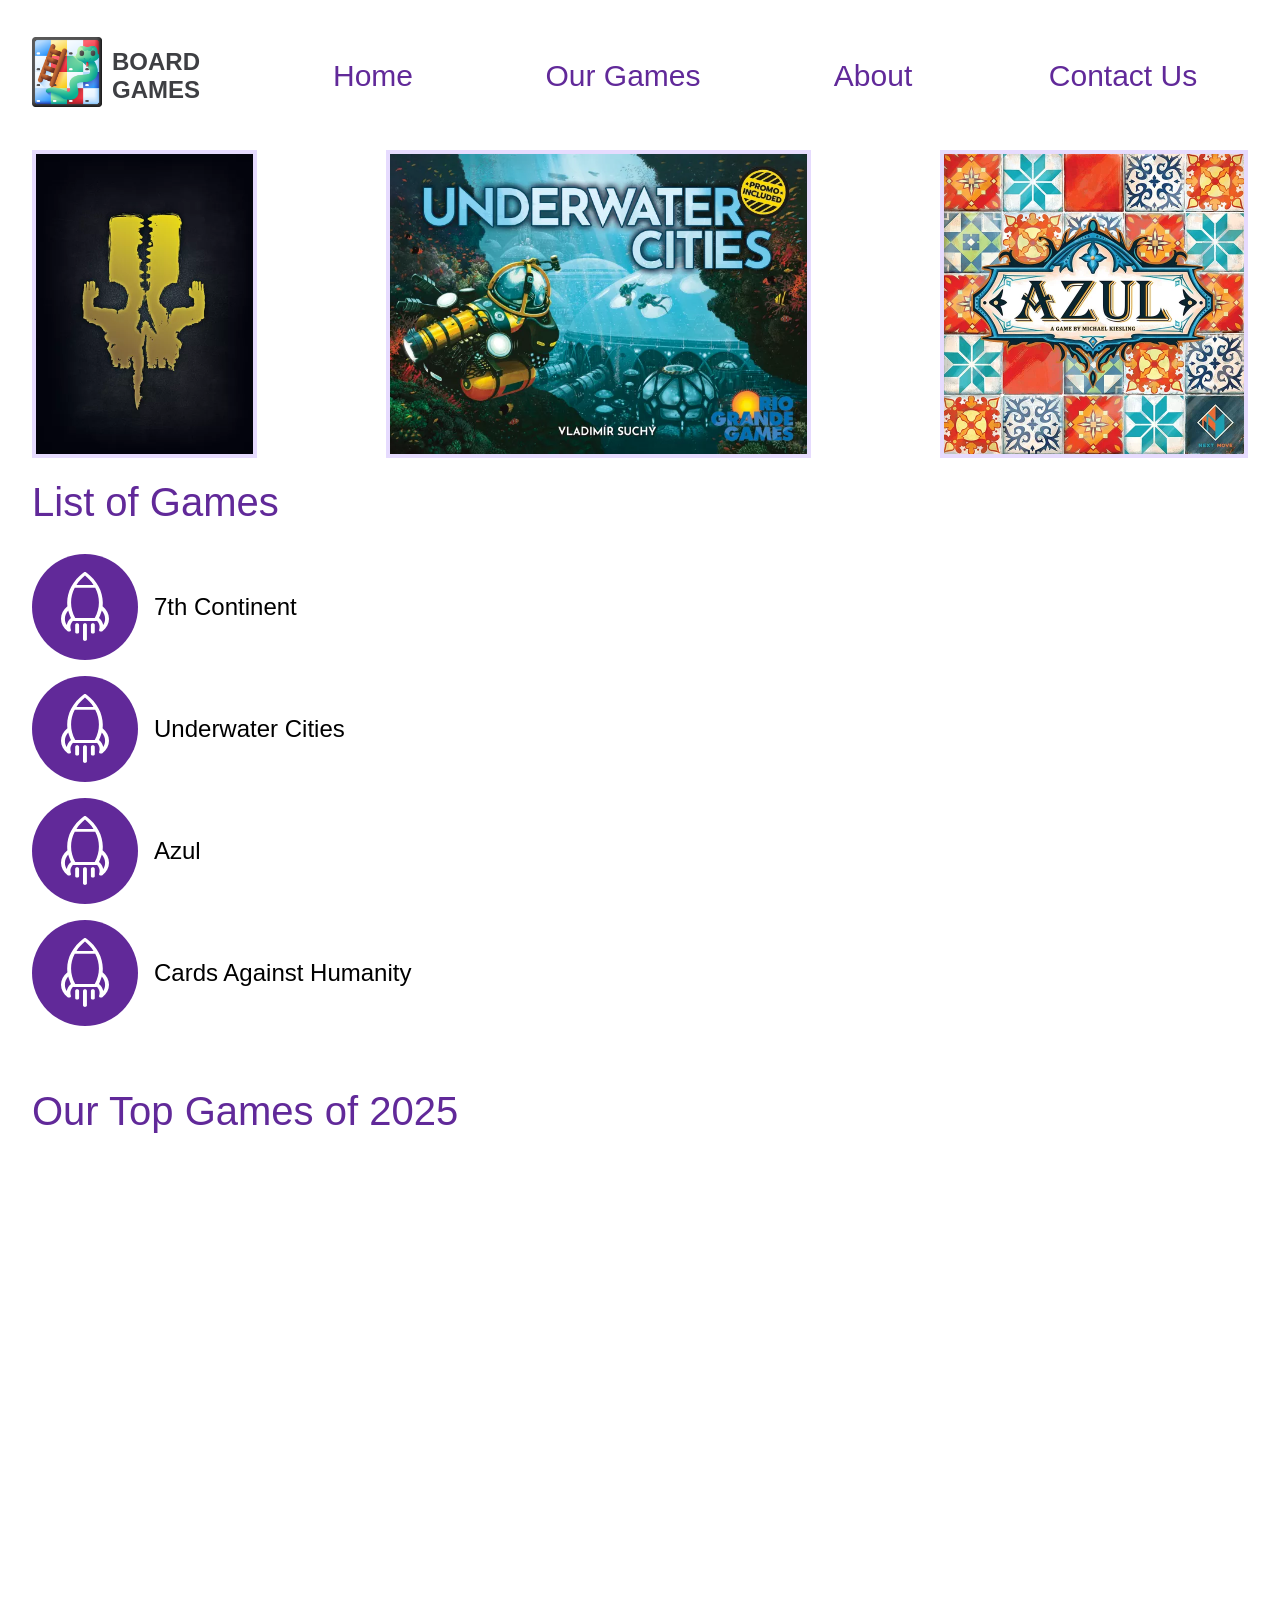
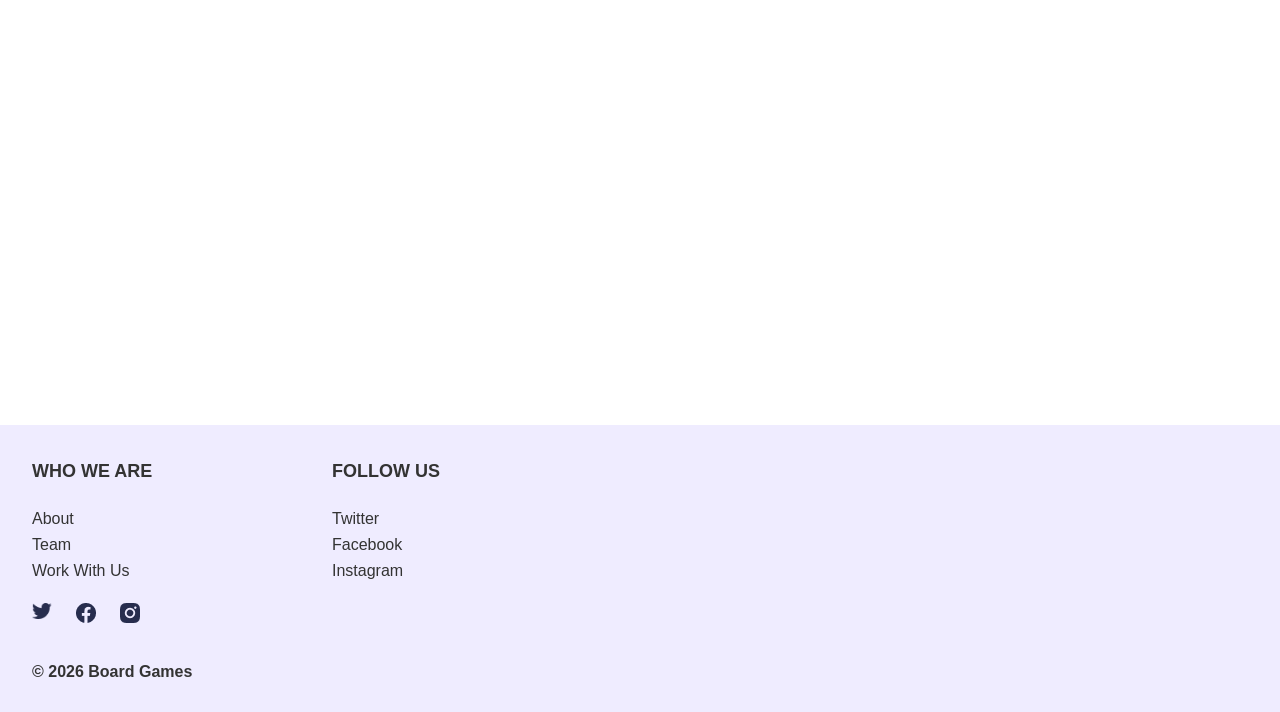
==== our-games.html @ 60452a2c "All done" ====
<!doctype html>
<html lang="en">
  <head>
    <meta charset="UTF-8" />
    <meta name="viewport" content="width=device-width, initial-scale=1.0" />
    <link rel="stylesheet" href="css/index.css" />
    <link rel="stylesheet" href="css/our-games.css" />
    <title>Our Games</title>
  </head>
  <body>
    <div id="wrapper">
      <header>
        <div class="logo-wrapper">
          <div class="logo">
            <img src="Assets/Header_Logo.png" alt="Header_Logo" width="70" />
          </div>
          <div class="title">BOARD GAMES</div>
        </div>

        <div class="header-buttons">
          <a class="home" href="index.html">Home</a>
          <a class="shop">Our Games</a>
          <a class="about">About</a>
          <a class="contact">Contact Us</a>
        </div>
      </header>

      <main>
        <div class="header-games-imgs">
          <img src="Assets/7th-continent.jpg" />
          <img src="Assets/underwater-cities.jpg" />
          <img src="Assets/azul.jpg" />
        </div>

        <h2 class="game-list-title">List of Games</h2>
        <div class="game-list">
          <ul>
            <li>
              <img src="Assets/rocket-icon.svg" /><span>7th Continent</span>
            </li>
            <li>
              <img src="Assets/rocket-icon.svg" /><span>Underwater Cities</span>
            </li>
            <li><img src="Assets/rocket-icon.svg" /><span>Azul</span></li>
            <li>
              <img src="Assets/rocket-icon.svg" /><span
                >Cards Against Humanity</span
              >
            </li>
          </ul>
        </div>

        <h2 class="yt-title">Our Top Games of 2025</h2>
        <iframe
          width="100%"
          height="600"
          src="https://www.youtube.com/embed/b7oAU0Q6TZI?si=ELrT2iNQ0gy-Nk26"
          title="YouTube video player"
          frameborder="0"
          allow="
            accelerometer;
            autoplay;
            clipboard-write;
            encrypted-media;
            gyroscope;
            picture-in-picture;
            web-share;
          "
          referrerpolicy="strict-origin-when-cross-origin"
          allowfullscreen
        ></iframe>
      </main>

      <footer>
        <div class="footer-boxes">
          <div class="footer-box">
            <div class="footer-box-title">WHO WE ARE</div>
            <div class="footer-clickables">
              <a class="footer-about">About</a>
              <a class="footer-team">Team</a>
              <a class="footer-work">Work With Us</a>
            </div>
            <div class="social-logos">
              <a href="https://x.com" target="_blank"
                ><img src="Assets/Twitter_logo.png" alt="Twitter logo"
              /></a>
              <a href="https://facebook.com" target="_blank"
                ><img src="Assets/Facebook_logo.png" alt="Facebook logo"
              /></a>
              <a href="https://instagram.com" target="_blank"
                ><img src="Assets/Instagram_logo.png" alt="Instagram logo"
              /></a>
            </div>
          </div>

          <div class="footer-box">
            <div class="footer-box-title">FOLLOW US</div>
            <div class="footer-clickables">
              <a class="footer-twitter" href="https://x.com" target="_blank"
                >Twitter</a
              >
              <a
                class="footer-facebook"
                href="https://facebook.com"
                target="_blank"
                >Facebook</a
              >
              <a
                class="footer-instagram"
                href="https://instagram.com"
                target="_blank"
                >Instagram</a
              >
            </div>
          </div>
        </div>
        <div class="copyright">© 2026 Board Games</div>
      </footer>
    </div>
  </body>
</html>
---- css/index.css ----
#wrapper {
    max-width: 1400px;
    margin: 0 auto;
    padding: 0px 32px;
}

header {
    font-size: 30px;
    width: 100%;
    height: 150px;
    display: flex;
    align-items: center;
    justify-content: left;
    padding-top: 1px;
    box-sizing: border-box;
}

.logo-wrapper{
    display: flex;
    flex-direction: row;
    justify-content: center;
    align-items: center;
}

.title{
    font-weight: 700;
    padding-left: 10px;
    color: #3E3F43;
    letter-spacing: 25%;
    font-size: 24px;
}

.header-buttons,
.header-buttons a{
    width: 100%;
    display: flex;
    color: #612999;
    font-weight: 400;
    align-items: center;
    justify-content: space-evenly;
    text-decoration: none;
}

.header-buttons a:hover{
    cursor: pointer;
    color: purple;
}

.home{
    font-weight: 700;
}

body{
    background-color: white;
    font-family: 'Nunito',sans-serif;
    overflow-x: hidden;
    margin: 0
}

main{
    display: flex;
    flex-direction: column;
    gap: 32px;
}

.main-img{
    width: 100vw;
    height: 797px;
    margin-left: calc(50% - 50vw);
    background-image: url(../Assets/background_img.png);
    background-repeat: no-repeat;
    background-size: cover;
    display: flex;
    flex-direction: row;
    align-items: flex-start;
    justify-content: flex-start;
    box-sizing: border-box;
}

.main-img-texts{
    padding: 32px;
    display: flex;
    flex-direction: column;
}

.main-img-title{
    height: 131px;
    width: 448px;
    display: flex;
    align-items: center;
}

.main-img-title > h1{
    line-height: 100%;
    color: #612999;
    font-size: 96px;
    font-weight: 800;
}

.main-img-desc{
    height: 99px;
    width: 448px;
    display: flex;
    align-items: center;
}

.main-img-desc > p{
    line-height: 100%;
    font-size: 24px;
    font-weight: 600;
}

.about-box{
    font-family: "Rubik",sans-serif;
    display: flex;
    flex-direction: column;
    align-items: flex-start;
}

.about-header{
    font-weight: 500;
    font-size: 40px;
    color: #612999;
}

.about-text{
    font-size: 20px;
    font-weight: 400;
    color: black;
    line-height: 141%;
}

.populars-header{
    font-family: "Rubik",sans-serif;
    font-weight: 500;
    font-size: 40px;
    color: #612999;
    line-height: 40px;
}

.cards-container{
    font-family: Abel;
    min-height: 1000px;
    display: flex;
    flex-direction: row;
    flex-wrap: wrap;
    justify-content: start;
    align-items: start;
    width: 100%;
    gap: 32px;
}

.card{
    background-color: #EFECFF;
    height: 496px;
    width: 376px;
    border-radius: 38px;
    box-shadow: 0px 6px 40px 0px rgba(57, 132, 187, 0.05);
}

.card-top{
    position: relative;
}

.game-img{
    width: 100%;
    height: 276px;
    object-fit: cover;
    object-position: top;
    border-radius: 38px;
    display: block;
}

.card-heart-btn {
  position: absolute;
  top: 16px;
  right: 16px;
  background-color: white;
  border: none;
  width: 47px;
  height: 47px;
  border-radius: 50%;
  display: flex;
  justify-content: center;
  align-items: center;
  cursor: pointer;
}

.card-heart-btn img {
  width: 23px;
  height: 20px;
  object-fit: contain;
}

.card-bottom {
  display: flex;
  flex-direction: column;
  padding: 0px 32px;
}

.card-title {
  font-size: 30px;
  font-weight: 400;
  line-height: 100%;
  color: #000000;
  margin-bottom: 7px;
}

.card-description {
  font-size: 18px;
  color: #333333;
  line-height: 100%;
}

.card-footer {
  display: flex;
  justify-content: space-between;
  align-items: center;
  margin-top: 7px;
}

.card-price {
  font-size: 35px;
  font-weight: 400;
  line-height: 100%;
  color: #612999;
}

.card-cart-btn {
  background-color: #612999;
  border: none;
  width: 63px;
  height: 63px;
  border-radius: 50%;
  display: flex;
  justify-content: center;
  align-items: center;
  cursor: pointer;
  transition: background-color 0.2s;
}

.card-cart-btn:hover {
  background-color: #4527a0;
}

.card-cart-btn img {
  width: 31px;
  height: 31px;
  object-fit: contain;
}

footer{
    margin-top: 246px;
    height: 287px;
    width: 100vw;
    margin-left: calc(50% - 50vw);
    font-size: 16px;
    font-weight: 400;
    line-height: 100%;
    background-color:#EFECFF;
    color: #333333;
    padding: 32px;
    display: flex;
    flex-direction: column;
    justify-content: space-between;
    box-sizing: border-box;
}

.footer-boxes{
    display: flex;
    width: 500px;
}

.footer-box{
    display: flex;
    flex-direction: column;
    align-items: left;
}

.footer-box-title{
    font-weight: 700;
    font-size: 18px;
    line-height: 28px;
    margin-bottom: 16px;
}

.footer-clickables{
    width: 300px;
    align-items: left;
    display: flex;
    flex-direction: column;
}

.footer-clickables a:hover{
    cursor: pointer;
    color: blueviolet;
}

.footer-clickables a{
    margin-top: 10px;
    text-decoration: none;
    color: #333333;
}

.social-logos{
    padding-top: 24px;
    display: flex;
    gap: 24px;
}

.social-logos a:hover{
    transform: scale(1.2);
    cursor: pointer;
}

.social-logos a img{
    width: 20px;
}

.copyright{
    font-weight: 600;
}
---- css/our-games.css ----
.header-games-imgs{
    height: 300px;
    display: flex;
    justify-content: space-between;
}

.header-games-imgs img{
    height: 100%;
    border: 4px solid #E6DBFE
}

.game-list-title{
    color: #612999;
    font-family: "Rubik",sans-serif;
    font-weight: 500;
    font-size: 40px;
    line-height: 40px;
    margin: 0;
}

.game-list{
    display: flex;
    flex-direction: column;
    gap: 16px;
    width: 100%;
    max-width: 540px;
}

.game-list ul{
    list-style: none;
    margin: 0;
    padding: 0;
    display: flex;
    flex-direction: column;
    gap: 16px;
}

.game-list li{
    display: flex;
    align-items: center;
    gap: 16px;
}

.game-list img{
    width: 70px;
    height: 70px;
    border-radius: 50%;
    padding: 18px;
    background-color: #612999;
    object-fit: contain;
}

.game-list li span{
    font-size: 24px;
    font-weight: 400;
    color: #000000;
    line-height: 14px;
}

.yt-title{
    margin-bottom: 16px;
    color: #612999;
    font-family: "Rubik",sans-serif;
    font-weight: 500;
    font-size: 40px;
    line-height: 40px;
}
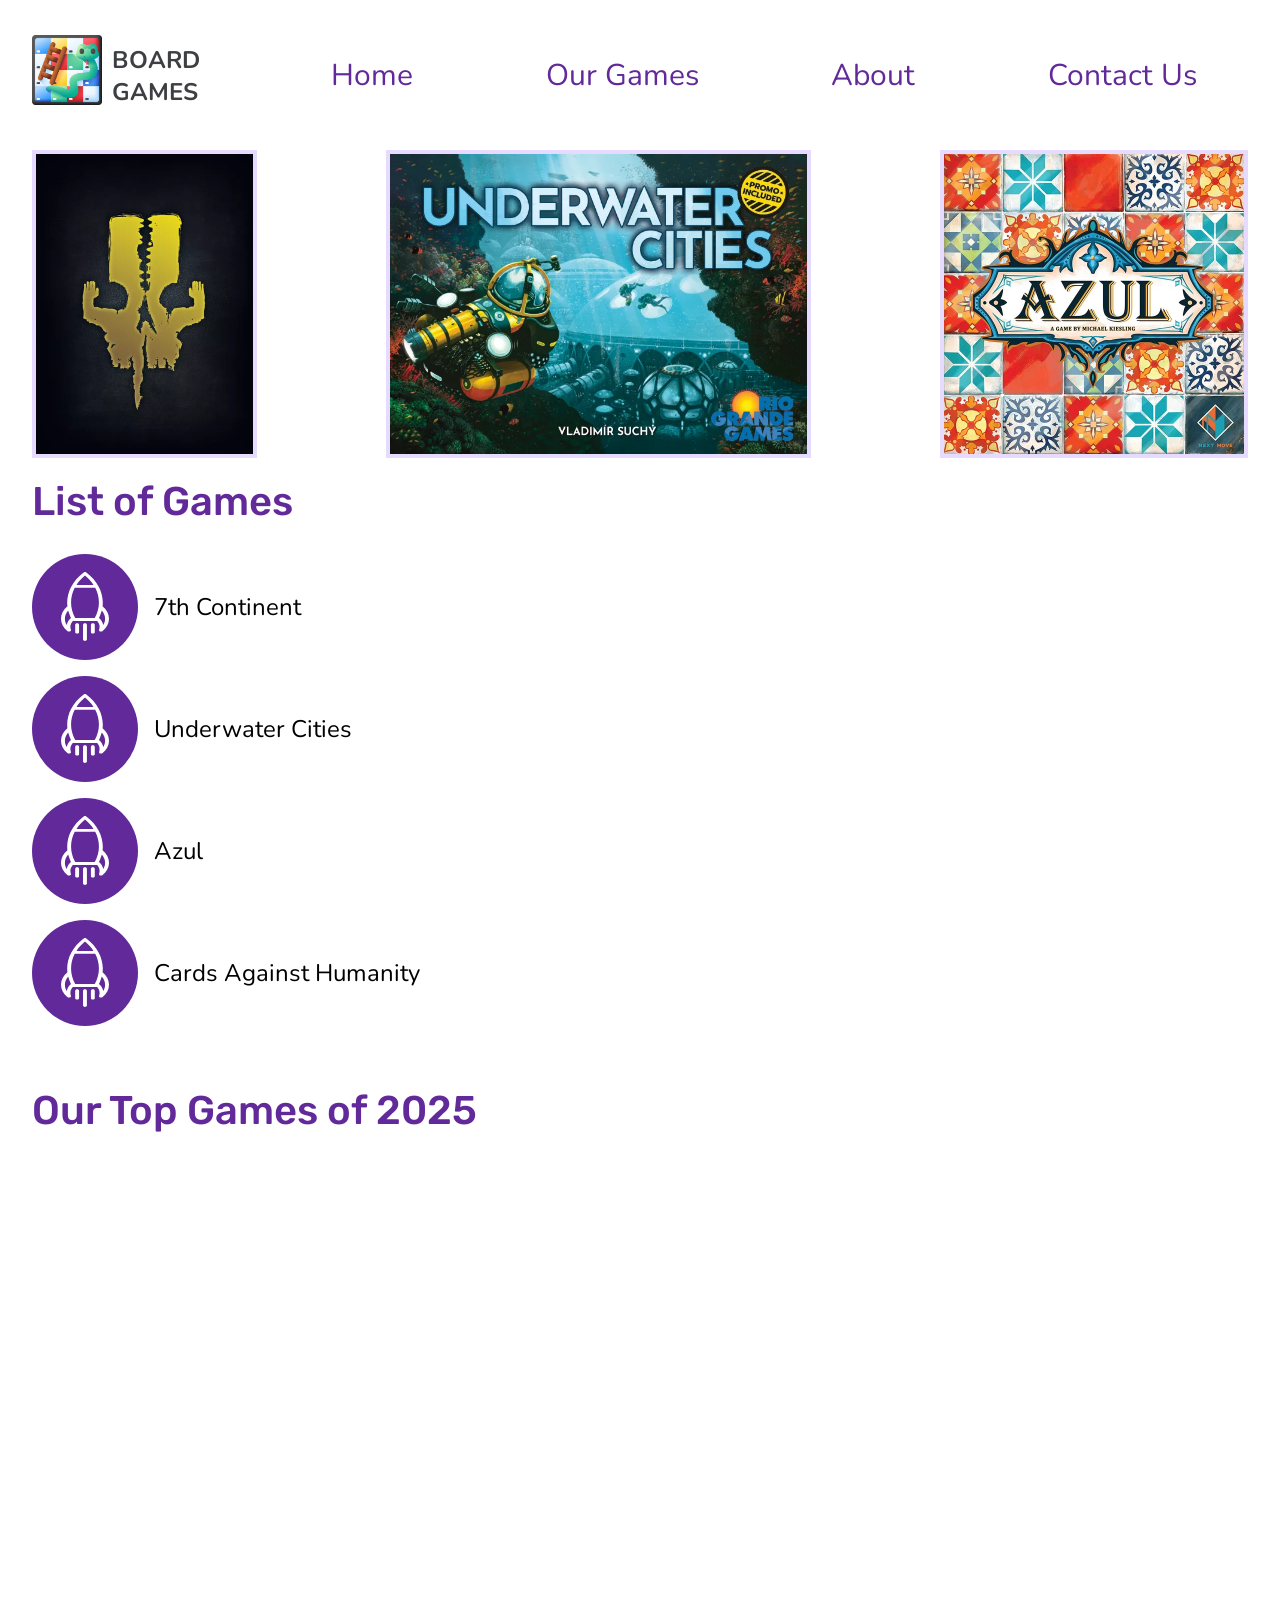
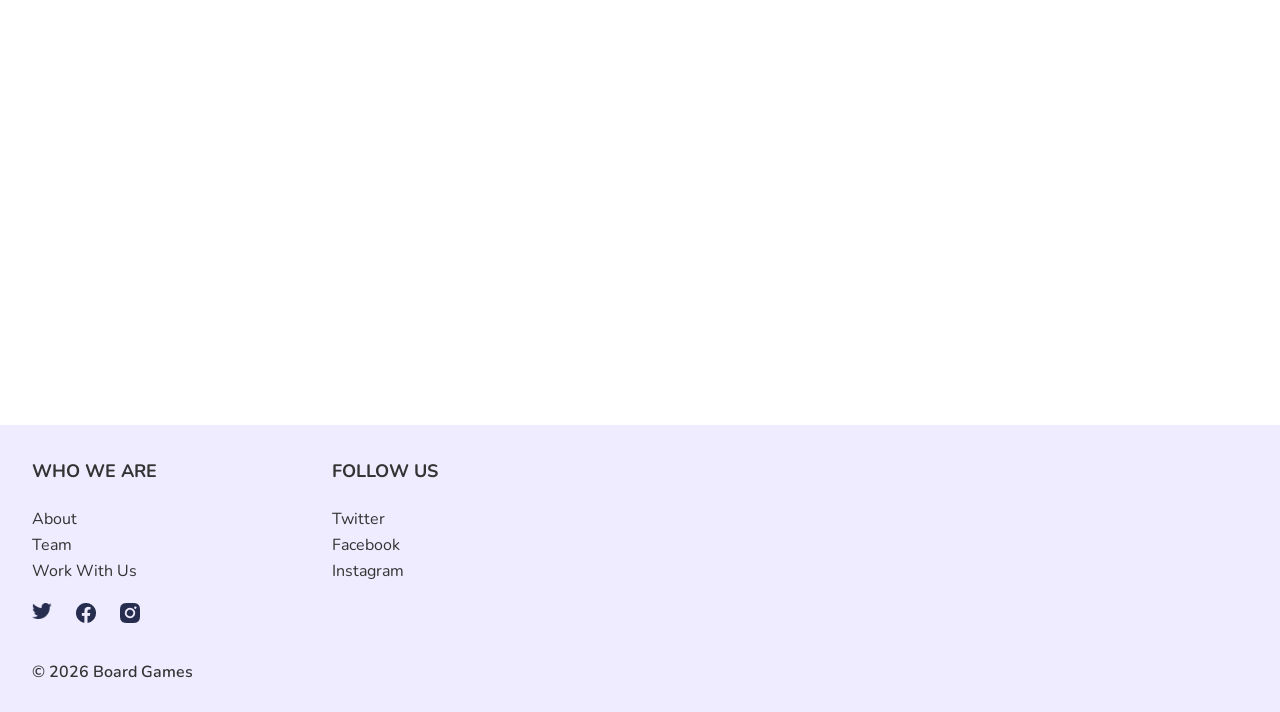
==== commit 5a15d845: "Cleanup dead code" ====
--- a/our-games.html
+++ b/our-games.html
@@ -19,9 +19,9 @@
 
         <div class="header-buttons">
           <a class="home" href="index.html">Home</a>
-          <a class="shop">Our Games</a>
-          <a class="about">About</a>
-          <a class="contact">Contact Us</a>
+          <a class="shop" href="#">Our Games</a>
+          <a class="about" href="#">About</a>
+          <a class="contact" href="#">Contact Us</a>
         </div>
       </header>
 
@@ -76,41 +76,23 @@
           <div class="footer-box">
             <div class="footer-box-title">WHO WE ARE</div>
             <div class="footer-clickables">
-              <a class="footer-about">About</a>
-              <a class="footer-team">Team</a>
-              <a class="footer-work">Work With Us</a>
+              <a class="footer-about" href="#">About</a>
+              <a class="footer-team" href="#">Team</a>
+              <a class="footer-work" href="#">Work With Us</a>
             </div>
             <div class="social-logos">
-              <a href="https://x.com" target="_blank"
-                ><img src="Assets/Twitter_logo.png" alt="Twitter logo"
-              /></a>
-              <a href="https://facebook.com" target="_blank"
-                ><img src="Assets/Facebook_logo.png" alt="Facebook logo"
-              /></a>
-              <a href="https://instagram.com" target="_blank"
-                ><img src="Assets/Instagram_logo.png" alt="Instagram logo"
-              /></a>
+              <a href="https://x.com" target="_blank"><img src="Assets/Twitter_logo.png" alt="Twitter logo"/></a>
+              <a href="https://facebook.com" target="_blank"><img src="Assets/Facebook_logo.png" alt="Facebook logo"/></a>
+              <a href="https://instagram.com" target="_blank"><img src="Assets/Instagram_logo.png" alt="Instagram logo"/></a>
             </div>
           </div>
 
           <div class="footer-box">
             <div class="footer-box-title">FOLLOW US</div>
             <div class="footer-clickables">
-              <a class="footer-twitter" href="https://x.com" target="_blank"
-                >Twitter</a
-              >
-              <a
-                class="footer-facebook"
-                href="https://facebook.com"
-                target="_blank"
-                >Facebook</a
-              >
-              <a
-                class="footer-instagram"
-                href="https://instagram.com"
-                target="_blank"
-                >Instagram</a
-              >
+              <a class="footer-twitter" href="https://x.com" target="_blank">Twitter</a>
+              <a class="footer-facebook" href="https://facebook.com" target="_blank">Facebook</a>
+              <a class="footer-instagram" href="https://instagram.com" target="_blank">Instagram</a>
             </div>
           </div>
         </div>
--- a/css/index.css
+++ b/css/index.css
@@ -1,3 +1,5 @@
+@import url("https://fonts.googleapis.com/css2?family=Abel&family=Nunito:wght@400;700;900&family=Rubik:wght@400;700;900&display=swap");
+
 #wrapper {
     max-width: 1400px;
     margin: 0 auto;
@@ -10,7 +12,7 @@
     height: 150px;
     display: flex;
     align-items: center;
-    justify-content: left;
+    justify-content: flex-start;
     padding-top: 1px;
     box-sizing: border-box;
 }
@@ -26,7 +28,6 @@
     font-weight: 700;
     padding-left: 10px;
     color: #3E3F43;
-    letter-spacing: 25%;
     font-size: 24px;
 }
 
@@ -274,7 +275,7 @@
 .footer-box{
     display: flex;
     flex-direction: column;
-    align-items: left;
+    align-items: flex-start;
 }
 
 .footer-box-title{
@@ -286,7 +287,7 @@
 
 .footer-clickables{
     width: 300px;
-    align-items: left;
+    align-items: flex-start;
     display: flex;
     flex-direction: column;
 }
--- a/css/our-games.css
+++ b/css/our-games.css
@@ -19,10 +19,6 @@
 }
 
 .game-list{
-    display: flex;
-    flex-direction: column;
-    gap: 16px;
-    width: 100%;
     max-width: 540px;
 }
 
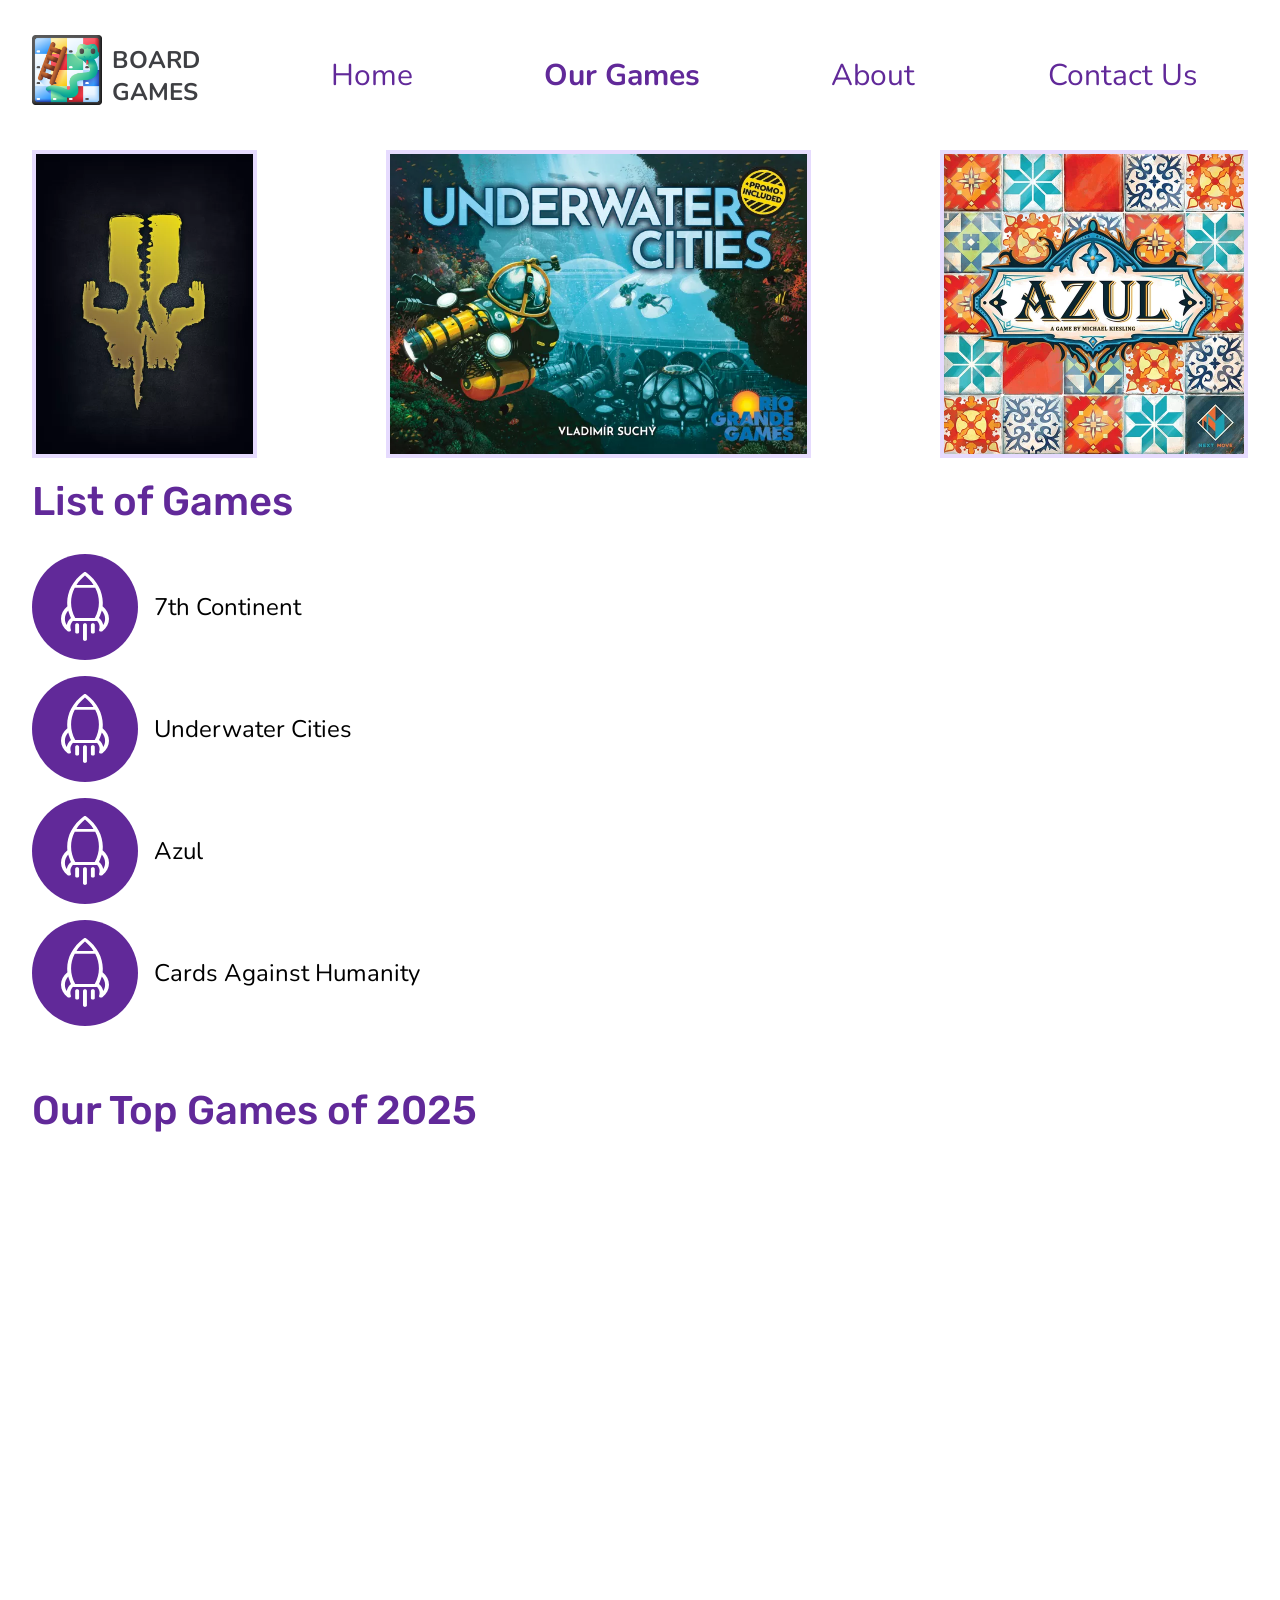
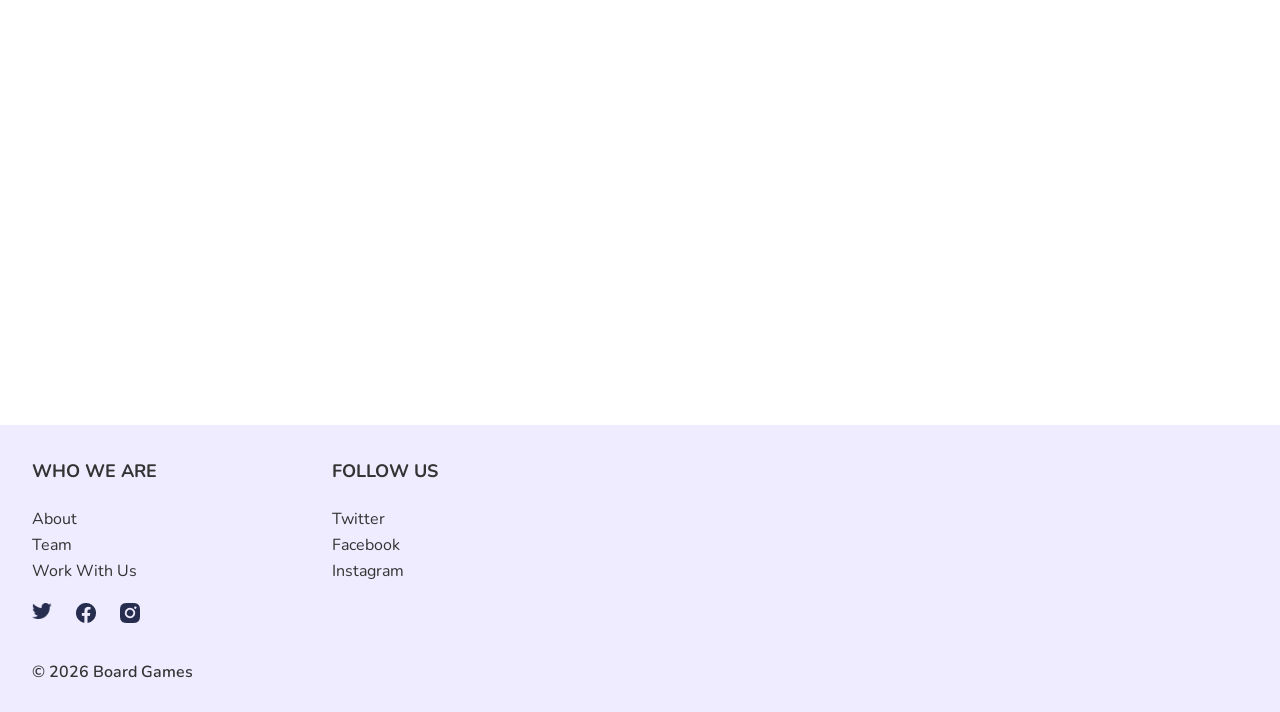
==== commit 91ccba5b: "LAST UPDATE(?) 16:05 26/04 - Fixed home/our-games weight" ====
--- a/our-games.html
+++ b/our-games.html
@@ -19,7 +19,7 @@
 
         <div class="header-buttons">
           <a class="home" href="index.html">Home</a>
-          <a class="shop" href="#">Our Games</a>
+          <a class="shop" href="#"><b>Our Games</b></a>
           <a class="about" href="#">About</a>
           <a class="contact" href="#">Contact Us</a>
         </div>
